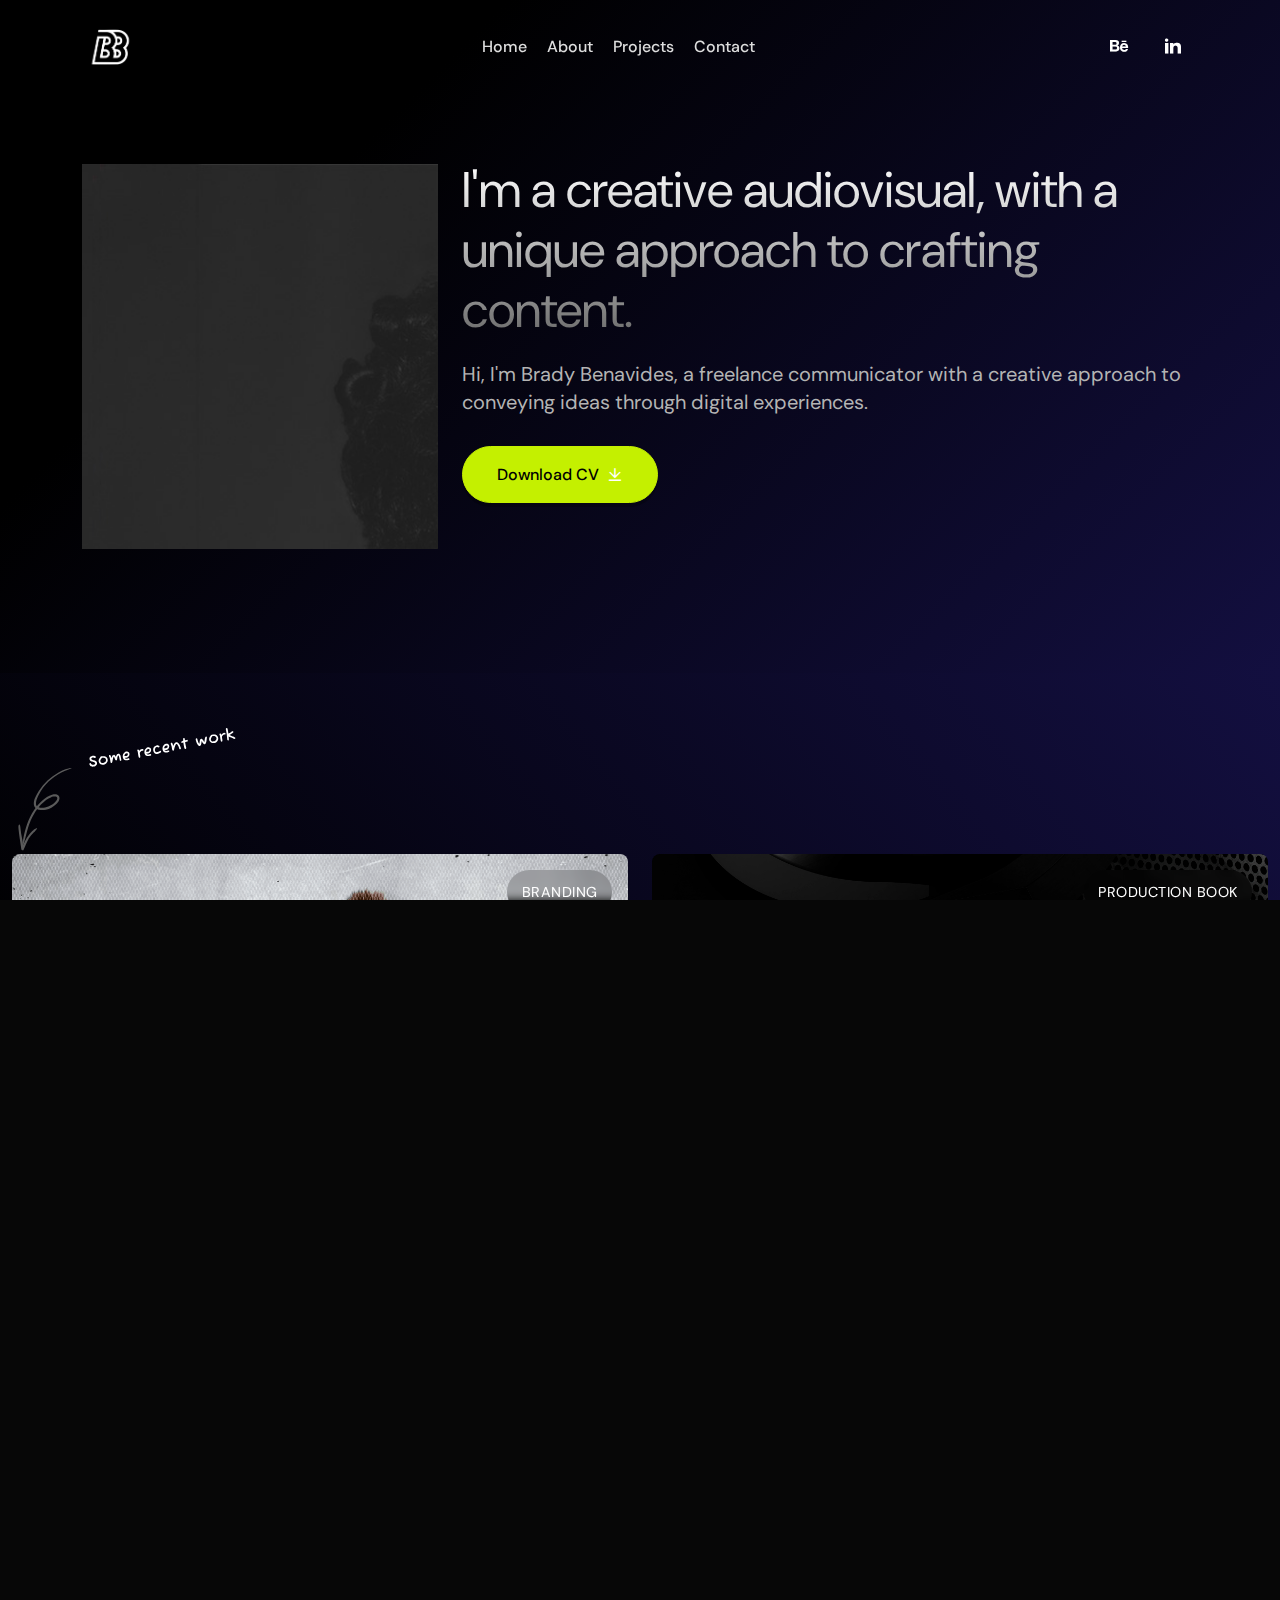
==== index.html @ 51adb957 "Update index.html" ====
<!DOCTYPE html>
<html lang="en">

<head>
    <!-- META -->
    <meta charset="utf-8">
    <meta http-equiv="X-UA-Compatible" content="IE=edge">
    <meta name="viewport" content="width=device-width, initial-scale=1">
    <meta name="description" content="Brady Benavides - Content Creator and Audiovisual Communicator">
    <meta name="keywords" content="Brady Benavides, content creator, audiovisual communicator, modern design, creative, audiovisual production, digital content, professional, communication, audiovisual media, creative project">
    <meta name="author" content="Brady Benavides Cajas">
    <!-- PAGE TITLE -->
    <title>Brady Benavides - Audiovisual Communicator</title>
    <!-- FAVICON ICON -->
    <link rel="shortcut icon" href="assets/images/favicon.png" type="image/x-icon" />
    <!-- ALL GOOGLE FONTS -->
    <link rel="preconnect" href="https://fonts.googleapis.com">
    <link rel="preconnect" href="https://fonts.gstatic.com" crossorigin>
    <link href="https://fonts.googleapis.com/css2?family=DM+Sans:ital,opsz,wght@0,9..40,100..1000;1,9..40,100..1000&display=swap" rel="stylesheet">
    <!-- BOOTSTRAP CSS -->
    <link rel="stylesheet" href="assets/css/bootstrap.min.css" />
    <!-- FONT AWESOME CSS -->
    <link rel="stylesheet" href="assets/fonts/remixicon.css" />
    <!-- MAGNIFIC CSS -->
    <link rel="stylesheet" href="assets/css/magnific-popup.css">
    <!-- NICE SELECT CSS -->
    <link rel="stylesheet" href="assets/css/nice-select.min.css" />
    <!-- ANIMATE CSS -->
    <link rel="stylesheet" href="assets/css/animate.min.css" />
    <!-- SLICK CSS -->
    <link rel="stylesheet" href="assets/css/slick.min.css" />
    <!-- SPACING CSS -->
    <link rel="stylesheet" href="assets/css/spacing.css" />
    <!-- MAIN STYLE CSS -->
    <link rel="stylesheet" href="assets/css/style.css" />
    <!-- RESPONSIVE CSS -->
    <link rel="stylesheet" href="assets/css/responsive.css">
    <!-- HTML5 shim and Respond.js IE8 support of HTML5 elements and media queries -->
    <!-- WARNING: Respond.js doesn't work if you view the page via file:// -->
    <!--[if lt IE 9]>
      <script src="https://oss.maxcdn.com/html5shiv/3.7.2/html5shiv.min.js"></script>
      <script src="https://oss.maxcdn.com/respond/1.4.2/respond.min.js"></script>
    <![endif]-->
</head>

<body>
    <!-- START MAGIC CURSOR AND BALL AREA-->
    <div id="magic-cursor">
        <div id="ball"></div>
    </div>
    <div id="magic-cursor">
        <div id="ball"></div>
    </div>
    <!-- / END MAGIC CURSOR AND BALL AREA-->
    <!-- START MENU DESIGN AREA -->
    <header class="main-header">
        <div class="header-upper">
            <div class="container">
                <div class="header-inner d-flex align-items-center">
                    <!-- START LOGO DESIGN AREA -->
                    <div class="logo-outer">
                        <div class="logo">
                            <a href="index.html"><img src="assets/images/logos/logo.png" alt="Logo" title="Logo" /></a>
                        </div>
                    </div>
                    <!-- / END LOGO DESIGN AREA -->
                    <!-- START NAV DESIGN AREA -->
                    <div class="nav-outer clearfix mx-auto">
                        <!-- Main Menu -->
                        <nav class="main-menu navbar-expand-lg">
                            <div class="navbar-header">
                                <div class="mobile-logo">
                                    <a href="index.html">
                                        <img src="assets/images/logos/logo.png" alt="Logo" title="Logo" />
                                    </a>
                                </div>
                                <!-- Toggle Button -->
                                <button type="button" class="navbar-toggle" data-bs-toggle="collapse" data-bs-target=".navbar-collapse">
                                    <span class="icon-bar"></span>
                                    <span class="icon-bar"></span>
                                    <span class="icon-bar"></span>
                                </button>
                            </div>
                            <div class="navbar-collapse collapse">
                                <ul class="navigation clearfix">
                                    <li><a class="nav-link-click" href="index.html">Home</a></li>
                                    <li><a class="nav-link-click" href="about.html">about</a></li>
                                    <li><a class="nav-link-click" href="projects.html">Projects</a></li>
                                    <li><a class="nav-link-click" href="contact.html">Contact</a></li>
                                </ul>
                            </div>
                        </nav>
                        <!-- / END NAV DESIGN AREA -->
                    </div>
                    <div class="about-social text-center">
                        <ul>
                            <li><a href=""><i class="ri-behance-fill"></i></a></li>
                            <li><a href=""><i class="ri-linkedin-fill"></i></a></li>
                        </ul>
                    </div>
                </div>
            </div>
        </div>
    </header>
    <!-- / END MENU DESIGN AREA -->
    <!-- START MENU DESIGN AREA -->
    <div id="smooth-wrapper">
        <div id="smooth-content">
            <main class="main-bg o-hidden">
                <!-- START HEADER DESIGN AREA -->
                <section id="home" class="main-hero-area">
                    <div class="container">
                        <div class="row align-items-center">
                            <div class="col-lg-4">
                                <div class="glitch">
                                    <img src="assets/images/about/me.jpg" alt="About Me" />
                                    <div class="glitch__layers">
                                        <div class="glitch__layer"></div>
                                        <div class="glitch__layer"></div>
                                        <div class="glitch__layer"></div>
                                    </div>
                                </div>
                            </div>
                            <div class="col-lg-8">
                                <!-- START HERO DESIGN AREA -->
                                <div class="hero-content wow fadeInUp delay-0-2s">
                                    <h1>I'm a creative audiovisual, with a unique approach to crafting content.</h1>
                                    <h2>Hi, I'm Brady Benavides, a freelance communicator with a creative approach to conveying ideas through digital experiences. </h2>
                                    <div class="hero-btns">
                                        <a href="about.html" class="theme-btn">Download CV <i class="ri-download-line"></i></a>
                                    </div>
                                </div>
                                <!-- / END HERO DESIGN AREA -->
                            </div>
                        </div>
                    </div>
                </section>
                <!-- / END HEADER DESIGN AREA -->
                <!-- START PORTFOLIO DESIGN AREA -->
                <div class="projects-area" id="portfolio">
                    <div class="custom-icon">
                        <img src="assets/images/custom/work-scribble.svg" alt="custom">
                    </div>
                    <div class="container-fluid">
                        <div class="row g-4 portfolio-grid">
                            <!-- START SINGLE PORTFOLIO DESIGN AREA -->
                            <div class="col-md-6 col-xl-6 portfolio-item category-1">
                                <a href="peruvian-reel.html">
                                    <div class="portfolio-box">
                                        <!-- Image -->
                                        <img src="assets/images/aquino.png" alt="" data-rjs="2">
                                        <!-- Category -->
                                        <span class="portfolio-category">Branding</span>
                                        <!-- Caption -->
                                        <div class="portfolio-caption">
                                            <h1>Yo creo en ti 💖</h1>
                                        </div>
                                    </div>
                                </a>
                            </div>
                            <!-- // END SINGLE PORTFOLIO DESIGN AREA -->
                            <!-- START SINGLE PORTFOLIO DESIGN AREA -->
                            <div class="col-md-6 col-xl-6 portfolio-item category-2">
                                <a href="el-tigre.html">
                                    <div class="portfolio-box">
                                        <!-- Image -->
                                        <img src="assets/images/projects/work2.jpg" alt="" data-rjs="2">
                                        <!-- Category -->
                                        <span class="portfolio-category">Production Book</span>
                                        <!-- Caption -->
                                        <div class="portfolio-caption">
                                            <h1>El Tigre</h1>
                                        </div>
                                    </div>
                                </a>
                            </div>
                            <!-- // END SINGLE PORTFOLIO DESIGN AREA -->
                            <!-- START SINGLE PORTFOLIO DESIGN AREA -->
                            <div class="col-md-6 col-xl-4 portfolio-item category-2">
                                <a href="el-tigre.html">
                                    <div class="portfolio-box">
                                        <!-- Image -->
                                        <img src="assets/images/projects/work3.jpg" alt="" data-rjs="2">
                                        <!-- Category -->
                                        <span class="portfolio-category">Video</span>
                                        <!-- Caption -->
                                        <div class="portfolio-caption">
                                            <h1>Orange Rose Flower</h1>
                                        </div>
                                    </div>
                                </a>
                            </div>
                            <!-- // END SINGLE PORTFOLIO DESIGN AREA -->
                            <!-- START SINGLE PORTFOLIO DESIGN AREA -->
                            <div class="col-md-6 col-xl-4 portfolio-item category-1">
                                <a href="assets/images/projects/work4.jpg" class="work-popup">
                                    <div class="portfolio-box">
                                        <!-- Image -->
                                        <img src="assets/images/projects/work4.jpg" alt="" data-rjs="2">
                                        <!-- Category -->
                                        <span class="portfolio-category">Branding</span>
                                        <!-- Caption -->
                                        <div class="portfolio-caption">
                                            <h1>Green Plant on a Desk</h1>
                                        </div>
                                    </div>
                                </a>
                            </div>
                            <!-- // END SINGLE PORTFOLIO DESIGN AREA -->
                            <!-- START SINGLE PORTFOLIO DESIGN AREA -->
                            <div class="col-md-6 col-xl-4 portfolio-item category-2">
                                <a href="assets/images/projects/work5.jpg" class="work-popup">
                                    <div class="portfolio-box">
                                        <!-- Image -->
                                        <img src="assets/images/projects/work5.jpg" alt="" data-rjs="2">
                                        <!-- Category -->
                                        <span class="portfolio-category">Mockup</span>
                                        <!-- Caption -->
                                        <div class="portfolio-caption">
                                            <h1>Orange Rose Flower</h1>
                                        </div>
                                    </div>
                                </a>
                            </div>
                            <!-- // END SINGLE PORTFOLIO DESIGN AREA -->
                        </div>
                    </div>
                </div>
                <!-- // END PORTFOLIO DESIGN AREA -->
                <!-- START CALL TO ACTION DESIGN AREA -->
                <section class="call-to-action-area">
                    <div class="container">
                        <div class="row">
                            <!-- START ABOUT TEXT DESIGN AREA -->
                            <div class="col-lg-12">
                                <div class="call-to-action-part wow fadeInUp delay-0-2s text-center">
                                    <h2>Ready to roll?</h2>
                                    <p>Get in touch and let’s make it happen ✨. I’m open for full-time or part-time opportunities, ready to take creativity to the next level 🚀.</p>
                                    <div class="hero-btns">
                                        <a href="contact.html" class="theme-btn call-to-action-button">Let's Talk <i class="ri-download-line"></i></a>
                                    </div>
                                </div>
                            </div>
                            <!-- / END ABOUT TEXT DESIGN AREA -->
                        </div>
                    </div>
                </section>
                <!--  // END CALL TO ACTION DESIGN AREA -->
                <!-- START FOOTER DESIGN AREA -->
                <footer class="main-footer">
                    <div class="footer-bottom pt-50 pb-40">
                        <div class="container">
                            <div class="row">
                                <div class="col-lg-12 text-center">
                              <div class="copyright-text">
    <p>
        Made with ❤️ by <a href="index.html">Brady</a>.
    </p>
</div>
                                </div>
                            </div>
                        </div>
                    </div>
                </footer>
            </main>
        </div>
    </div>
    <!-- / END FOOTER DESIGN AREA -->
    <!-- START SCROOL UP DESIGN AREA -->
    <div class="progress-wrap cursor-pointer">
        <i class="ri-arrow-up-s-line"></i>
        <svg class="progress-circle svg-content" width="100%" height="100%" viewBox="-1 -1 102 102">
            <path d="M50,1 a49,49 0 0,1 0,98 a49,49 0 0,1 0,-98" />
        </svg>
    </div>
    <!-- / END SCROOL UP DESIGN AREA -->
    <!-- JQUERY JS -->
    <script src="assets/js/jquery-3.6.0.min.js"></script>
    <!-- BOOTSTRAP JS-->
    <script src="assets/js/bootstrap.min.js"></script>
    <!-- APPEAR JS -->
    <script src="assets/js/appear.min.js"></script>
    <!-- MAGNIFICANT JS -->
    <script src="assets/js/jquery.magnific-popup.min.js"></script>
    <!-- SLICK JS-->
    <script src="assets/js/slick.min.js"></script>
    <!-- GSAP AND LOCOMOTIV JS-->
    <script src="assets/js/gsap.min.js"></script>
    <script src="assets/js/ScrollSmoother.min.js"></script>
    <script src="assets/js/ScrollTrigger.min.js"></script>
    <script src="assets/js/smoother-script.js"></script>
    <!-- NICE SELECT JS-->
    <script src="assets/js/jquery.nice-select.min.js"></script>
    <!-- IMAGE LOADER JS-->
    <script src="assets/js/imagesloaded.pkgd.min.js"></script>
    <!-- ISOTOPE JS-->
    <script src="assets/js/isotope.pkgd.min.js"></script>
    <!--  WOW ANIMATION JS-->
    <script src="assets/js/wow.min.js"></script>
    <!-- SCRIPT JS-->
    <script src="assets/js/script.js"></script>
</body>

</html>
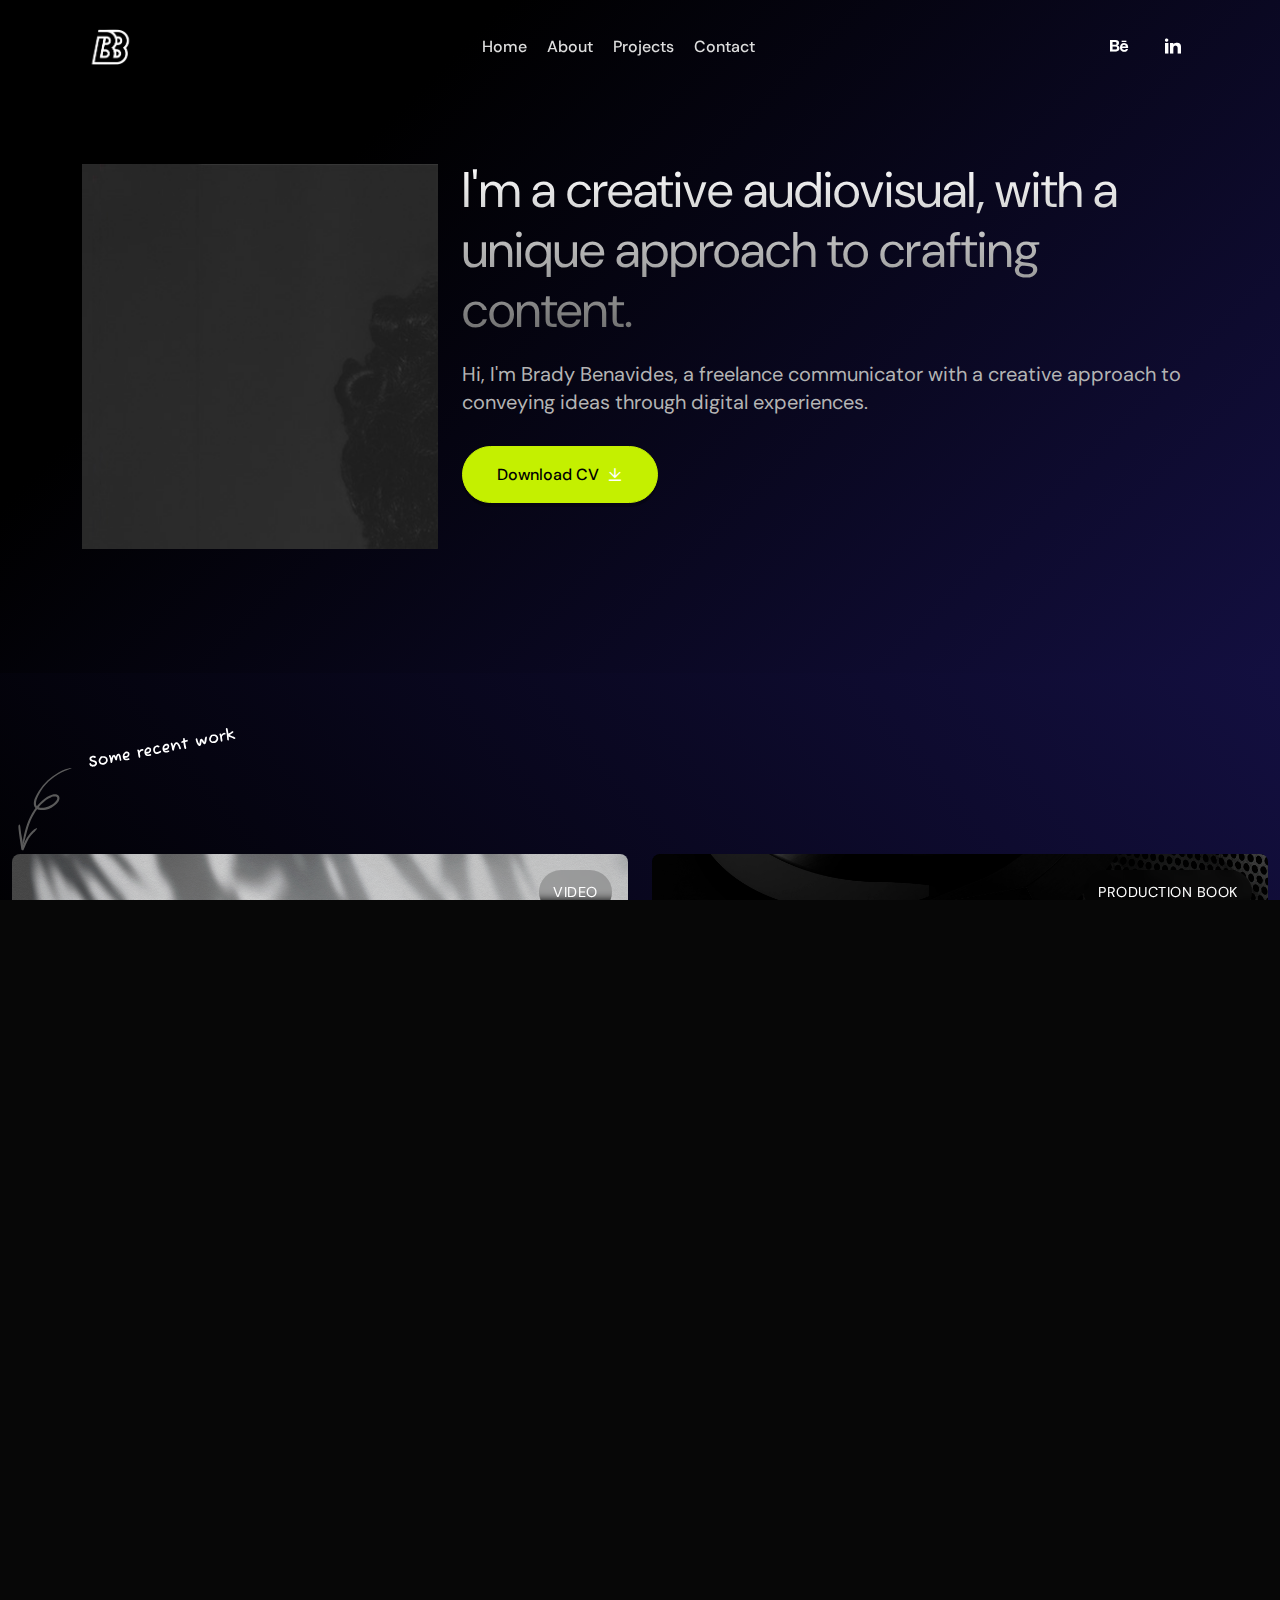
==== commit fe37dc03: "Update index.html" ====
--- a/index.html
+++ b/index.html
@@ -145,15 +145,15 @@
                         <div class="row g-4 portfolio-grid">
                             <!-- START SINGLE PORTFOLIO DESIGN AREA -->
                             <div class="col-md-6 col-xl-6 portfolio-item category-1">
-                                <a href="peruvian-reel.html">
-                                    <div class="portfolio-box">
-                                        <!-- Image -->
-                                        <img src="assets/images/aquino.png" alt="" data-rjs="2">
-                                        <!-- Category -->
-                                        <span class="portfolio-category">Branding</span>
-                                        <!-- Caption -->
-                                        <div class="portfolio-caption">
-                                            <h1>Yo creo en ti 💖</h1>
+                                <a href="ai.html">
+                                    <div class="portfolio-box">
+                                        <!-- Image -->
+                                        <img src="assets/images/ai.png" alt="" data-rjs="2">
+                                        <!-- Category -->
+                                        <span class="portfolio-category">Video</span>
+                                        <!-- Caption -->
+                                        <div class="portfolio-caption">
+                                            <h1>AI History Videos</h1>
                                         </div>
                                     </div>
                                 </a>
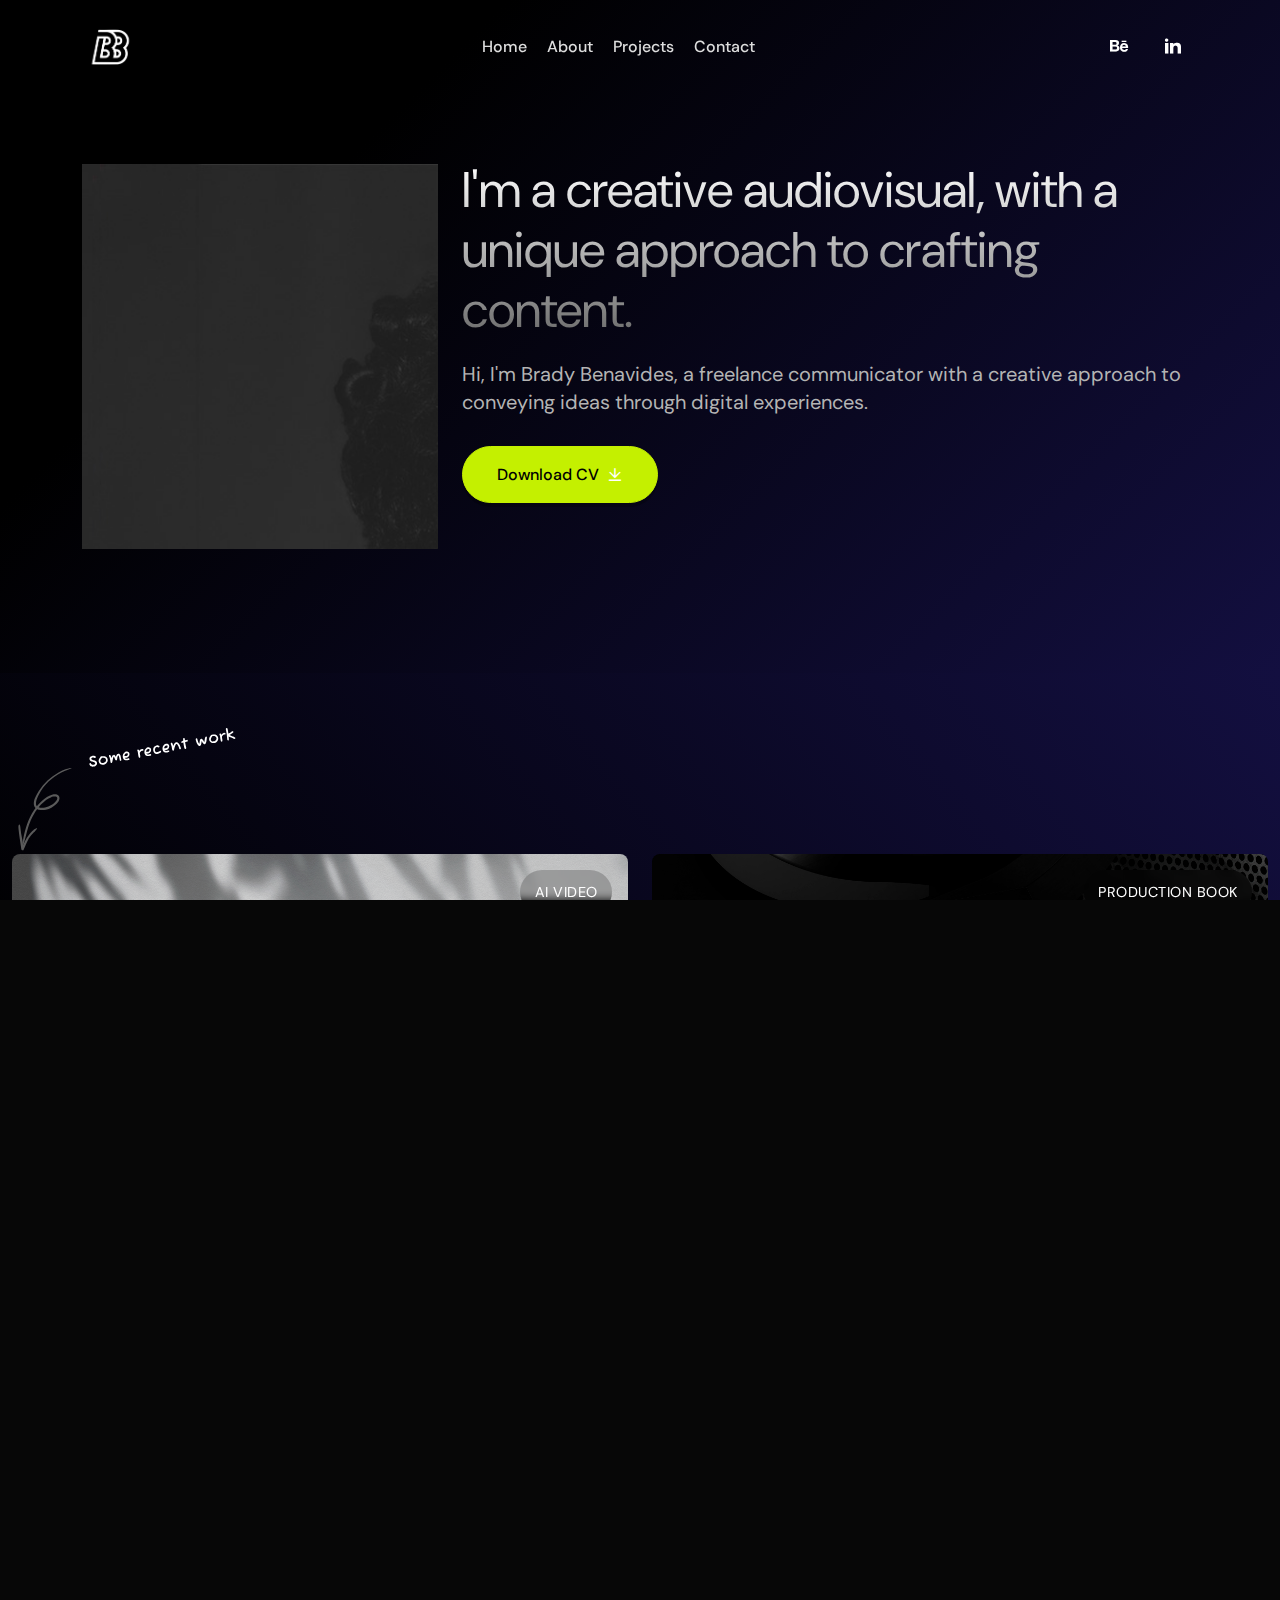
==== commit dc2d0cda: "Update index.html" ====
--- a/index.html
+++ b/index.html
@@ -150,7 +150,7 @@
                                         <!-- Image -->
                                         <img src="assets/images/ai.png" alt="" data-rjs="2">
                                         <!-- Category -->
-                                        <span class="portfolio-category">Video</span>
+                                        <span class="portfolio-category">AI Video</span>
                                         <!-- Caption -->
                                         <div class="portfolio-caption">
                                             <h1>AI History Videos</h1>
@@ -177,15 +177,15 @@
                             <!-- // END SINGLE PORTFOLIO DESIGN AREA -->
                             <!-- START SINGLE PORTFOLIO DESIGN AREA -->
                             <div class="col-md-6 col-xl-4 portfolio-item category-2">
-                                <a href="el-tigre.html">
-                                    <div class="portfolio-box">
-                                        <!-- Image -->
-                                        <img src="assets/images/projects/work3.jpg" alt="" data-rjs="2">
-                                        <!-- Category -->
-                                        <span class="portfolio-category">Video</span>
-                                        <!-- Caption -->
-                                        <div class="portfolio-caption">
-                                            <h1>Orange Rose Flower</h1>
+                                <a href="chicha.html">
+                                    <div class="portfolio-box">
+                                        <!-- Image -->
+                                        <img src="assets/images/projects/monky.jpg" alt="" data-rjs="2">
+                                        <!-- Category -->
+                                        <span class="portfolio-category">Documental</span>
+                                        <!-- Caption -->
+                                        <div class="portfolio-caption">
+                                            <h1>Chicha Culture</h1>
                                         </div>
                                     </div>
                                 </a>
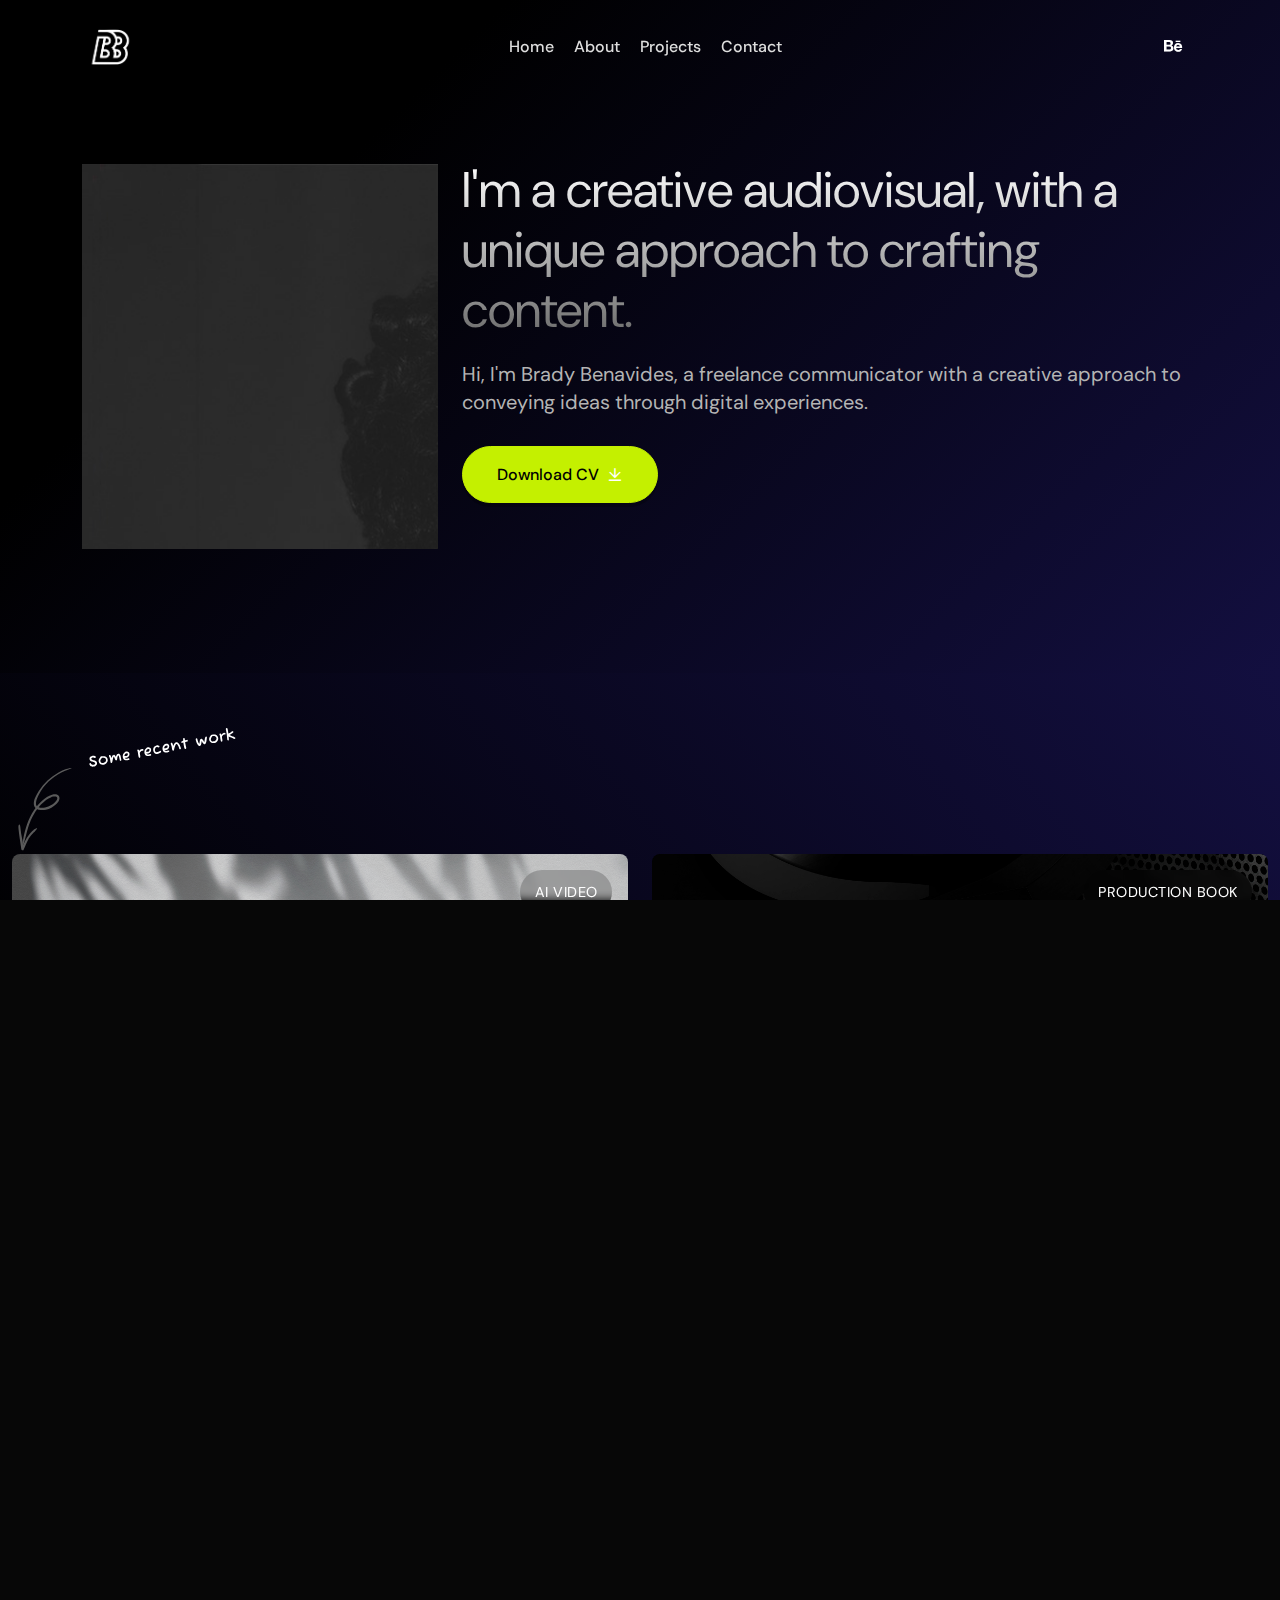
==== commit 56b748e4: "Update index.html" ====
--- a/index.html
+++ b/index.html
@@ -95,7 +95,6 @@
                     <div class="about-social text-center">
                         <ul>
                             <li><a href=""><i class="ri-behance-fill"></i></a></li>
-                            <li><a href=""><i class="ri-linkedin-fill"></i></a></li>
                         </ul>
                     </div>
                 </div>
@@ -180,7 +179,7 @@
                                 <a href="chicha.html">
                                     <div class="portfolio-box">
                                         <!-- Image -->
-                                        <img src="assets/images/projects/monky.jpg" alt="" data-rjs="2">
+                                        <img src="assets/images/monky.jpg" alt="" data-rjs="2">
                                         <!-- Category -->
                                         <span class="portfolio-category">Documental</span>
                                         <!-- Caption -->
@@ -193,15 +192,15 @@
                             <!-- // END SINGLE PORTFOLIO DESIGN AREA -->
                             <!-- START SINGLE PORTFOLIO DESIGN AREA -->
                             <div class="col-md-6 col-xl-4 portfolio-item category-1">
-                                <a href="assets/images/projects/work4.jpg" class="work-popup">
-                                    <div class="portfolio-box">
-                                        <!-- Image -->
-                                        <img src="assets/images/projects/work4.jpg" alt="" data-rjs="2">
-                                        <!-- Category -->
-                                        <span class="portfolio-category">Branding</span>
-                                        <!-- Caption -->
-                                        <div class="portfolio-caption">
-                                            <h1>Green Plant on a Desk</h1>
+                                <a href="peruvian-reel.html">
+                                    <div class="portfolio-box">
+                                        <!-- Image -->
+                                        <img src="assets/images/aquino.png" alt="" data-rjs="2">
+                                        <!-- Category -->
+                                        <span class="portfolio-category">Motion Graphics</span>
+                                        <!-- Caption -->
+                                        <div class="portfolio-caption">
+                                            <h1>Peruvian Soccer Team</h1>
                                         </div>
                                     </div>
                                 </a>
@@ -209,15 +208,15 @@
                             <!-- // END SINGLE PORTFOLIO DESIGN AREA -->
                             <!-- START SINGLE PORTFOLIO DESIGN AREA -->
                             <div class="col-md-6 col-xl-4 portfolio-item category-2">
-                                <a href="assets/images/projects/work5.jpg" class="work-popup">
-                                    <div class="portfolio-box">
-                                        <!-- Image -->
-                                        <img src="assets/images/projects/work5.jpg" alt="" data-rjs="2">
-                                        <!-- Category -->
-                                        <span class="portfolio-category">Mockup</span>
-                                        <!-- Caption -->
-                                        <div class="portfolio-caption">
-                                            <h1>Orange Rose Flower</h1>
+                                <a href="peru-3d.html">
+                                    <div class="portfolio-box">
+                                        <!-- Image -->
+                                        <img src="assets/images/tambo.png" alt="" data-rjs="2">
+                                        <!-- Category -->
+                                        <span class="portfolio-category">3D Models</span>
+                                        <!-- Caption -->
+                                        <div class="portfolio-caption">
+                                            <h1>Peru 3D</h1>
                                         </div>
                                     </div>
                                 </a>
